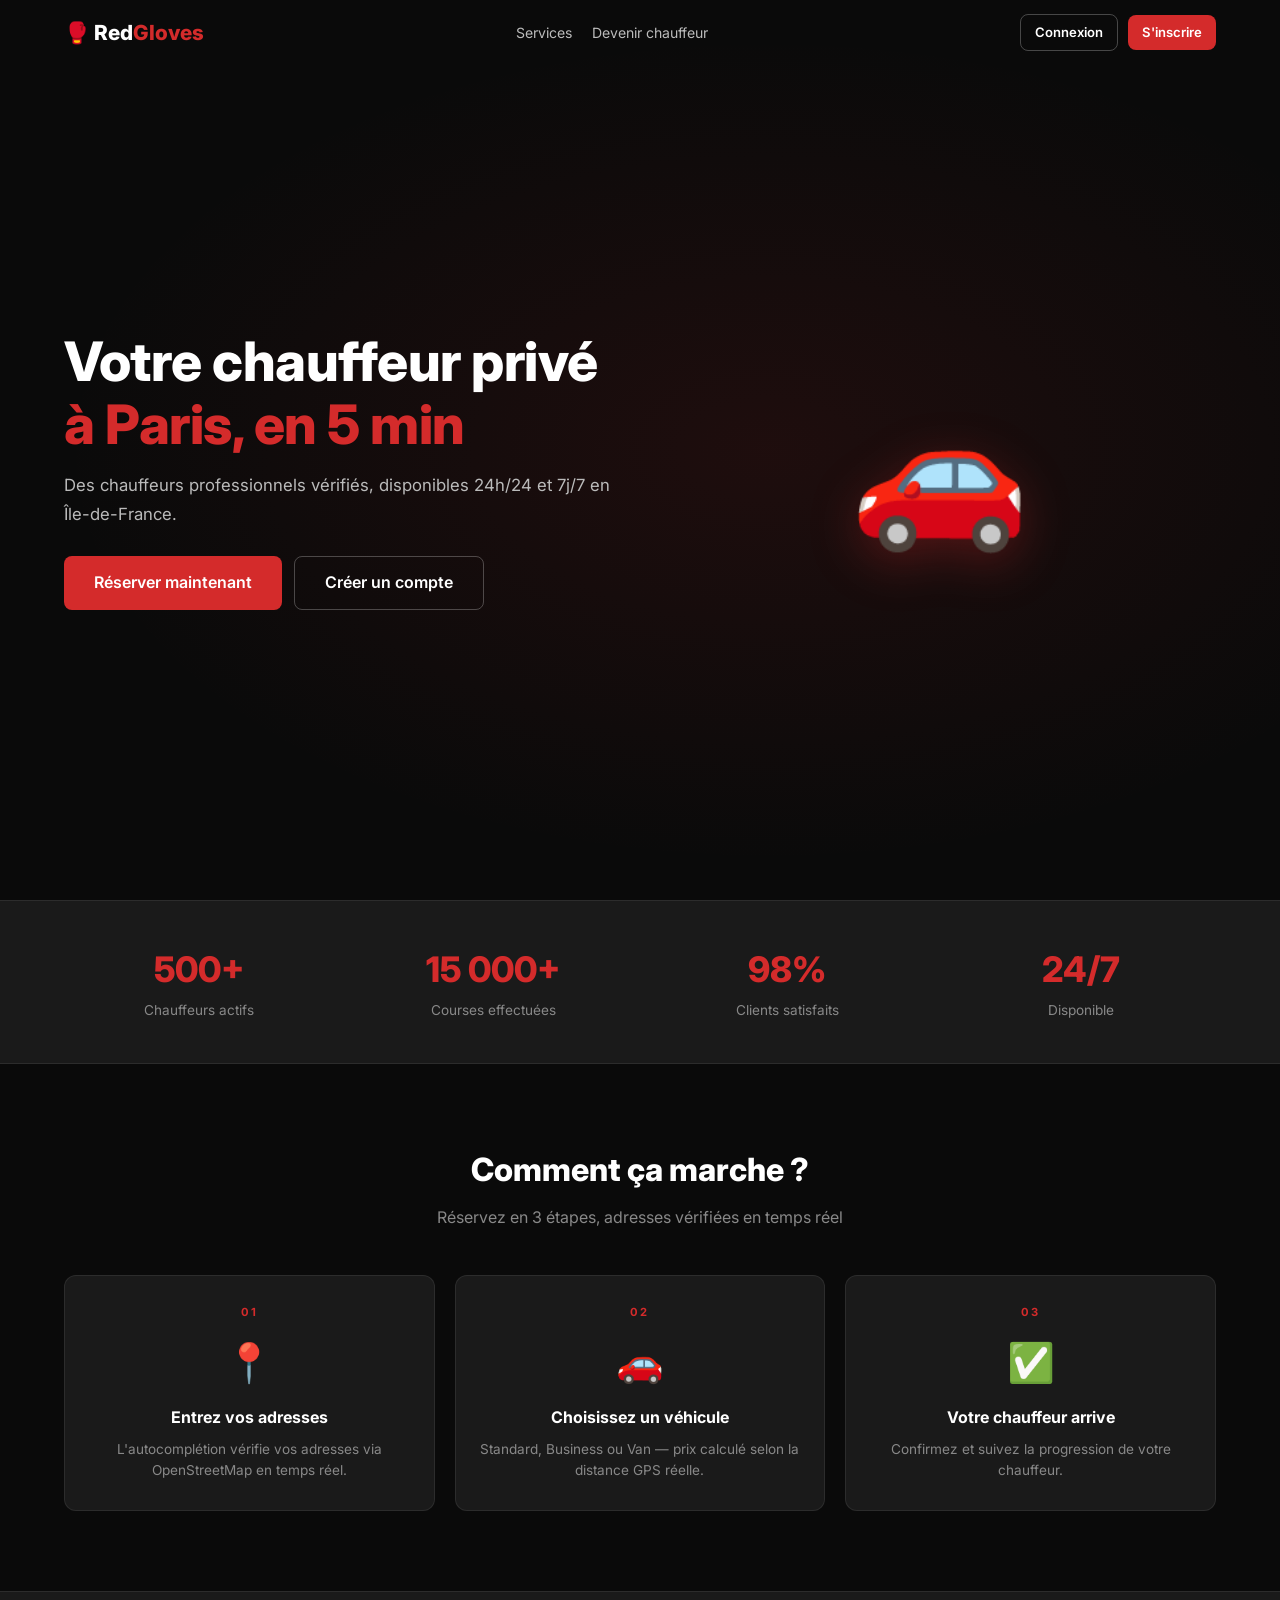
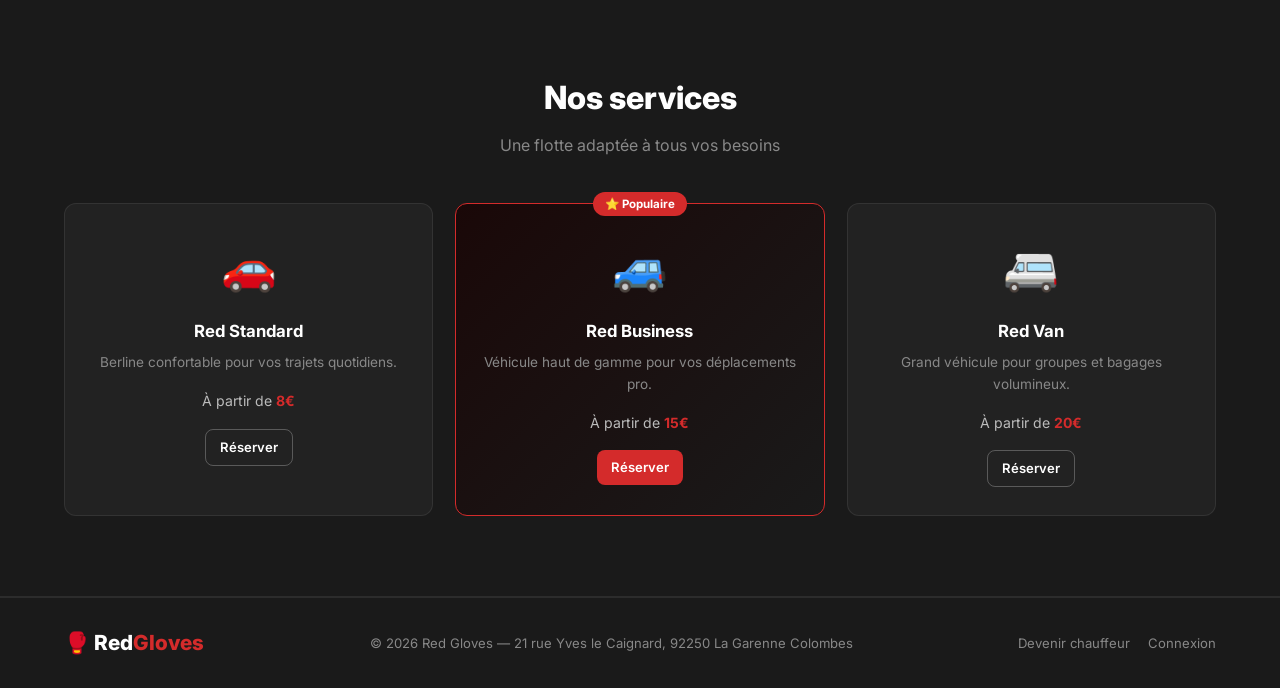
==== index.html @ 3a07d8c0 "Initial commit — Site Red Gloves VTC" ====
<!DOCTYPE html>
<html lang="fr">
<head>
  <meta charset="UTF-8"/>
  <meta name="viewport" content="width=device-width, initial-scale=1.0"/>
  <title>Red Gloves — VTC Paris</title>
  <link href="https://fonts.googleapis.com/css2?family=Inter:wght@400;500;600;700;800&display=swap" rel="stylesheet">
  <link rel="stylesheet" href="css/main.css"/>
</head>
<body>

<nav class="navbar" id="navbar">
  <div class="container nav-inner">
    <a href="index.html" class="logo">🥊 Red<span>Gloves</span></a>
    <ul class="nav-links">
      <li><a href="#services">Services</a></li>
      <li><a href="driver.html">Devenir chauffeur</a></li>
    </ul>
    <div id="nav-user"></div>
  </div>
</nav>

<!-- HERO -->
<section class="hero">
  <div class="container hero-inner">
    <div class="hero-text">
      <h1>Votre chauffeur privé<br><span class="red">à Paris, en 5 min</span></h1>
      <p>Des chauffeurs professionnels vérifiés, disponibles 24h/24 et 7j/7 en Île-de-France.</p>
      <div class="hero-btns">
        <a href="booking.html" class="btn btn-red btn-lg">Réserver maintenant</a>
        <a href="auth.html#inscription" class="btn btn-outline btn-lg">Créer un compte</a>
      </div>
    </div>
    <div class="hero-visual">
      <div class="voiture-anim">🚗</div>
    </div>
  </div>
</section>

<!-- STATS -->
<section class="stats-bande">
  <div class="container stats-grid">
    <div class="stat"><strong>500+</strong><span>Chauffeurs actifs</span></div>
    <div class="stat"><strong>15 000+</strong><span>Courses effectuées</span></div>
    <div class="stat"><strong>98%</strong><span>Clients satisfaits</span></div>
    <div class="stat"><strong>24/7</strong><span>Disponible</span></div>
  </div>
</section>

<!-- COMMENT ÇA MARCHE -->
<section class="section">
  <div class="container">
    <h2 class="titre-section">Comment ça marche ?</h2>
    <p class="sous-titre">Réservez en 3 étapes, adresses vérifiées en temps réel</p>
    <div class="etapes-grid">
      <div class="etape-carte">
        <div class="etape-num">01</div>
        <div class="etape-ico">📍</div>
        <h3>Entrez vos adresses</h3>
        <p>L'autocomplétion vérifie vos adresses via OpenStreetMap en temps réel.</p>
      </div>
      <div class="etape-carte">
        <div class="etape-num">02</div>
        <div class="etape-ico">🚗</div>
        <h3>Choisissez un véhicule</h3>
        <p>Standard, Business ou Van — prix calculé selon la distance GPS réelle.</p>
      </div>
      <div class="etape-carte">
        <div class="etape-num">03</div>
        <div class="etape-ico">✅</div>
        <h3>Votre chauffeur arrive</h3>
        <p>Confirmez et suivez la progression de votre chauffeur.</p>
      </div>
    </div>
  </div>
</section>

<!-- SERVICES -->
<section class="section bg-sombre" id="services">
  <div class="container">
    <h2 class="titre-section">Nos services</h2>
    <p class="sous-titre">Une flotte adaptée à tous vos besoins</p>
    <div class="services-grid">
      <div class="service-carte">
        <div class="service-ico">🚗</div>
        <h3>Red Standard</h3>
        <p>Berline confortable pour vos trajets quotidiens.</p>
        <div class="prix">À partir de <strong>8€</strong></div>
        <a href="booking.html" class="btn btn-outline btn-sm">Réserver</a>
      </div>
      <div class="service-carte featured">
        <div class="badge-pop">⭐ Populaire</div>
        <div class="service-ico">🚙</div>
        <h3>Red Business</h3>
        <p>Véhicule haut de gamme pour vos déplacements pro.</p>
        <div class="prix">À partir de <strong>15€</strong></div>
        <a href="booking.html" class="btn btn-red btn-sm">Réserver</a>
      </div>
      <div class="service-carte">
        <div class="service-ico">🚐</div>
        <h3>Red Van</h3>
        <p>Grand véhicule pour groupes et bagages volumineux.</p>
        <div class="prix">À partir de <strong>20€</strong></div>
        <a href="booking.html" class="btn btn-outline btn-sm">Réserver</a>
      </div>
    </div>
  </div>
</section>

<!-- FOOTER -->
<footer class="footer">
  <div class="container footer-inner">
    <span class="logo">🥊 Red<span>Gloves</span></span>
    <p>© 2026 Red Gloves — 21 rue Yves le Caignard, 92250 La Garenne Colombes</p>
    <div class="footer-liens">
      <a href="driver.html">Devenir chauffeur</a>
      <a href="auth.html">Connexion</a>
    </div>
  </div>
</footer>

<div class="toast" id="toast"></div>
<script src="js/utils.js"></script>
</body>
</html>
---- css/main.css ----
/* ══ VARIABLES ══ */
:root {
  --red: #D42B2B; --red-dk: #a82020;
  --bg: #0a0a0a; --bg2: #111; --bg3: #1a1a1a; --bg4: #222;
  --border: rgba(255,255,255,0.08);
  --gray: #888; --gray2: #bbb; --white: #fff;
  --radius: 12px; --radius-sm: 8px;
  --trans: .2s ease;
  --font: 'Inter', sans-serif;
}

/* ══ RESET ══ */
*, *::before, *::after { box-sizing: border-box; margin: 0; padding: 0; }
html { scroll-behavior: smooth; }
body { font-family: var(--font); background: var(--bg); color: var(--white); line-height: 1.6; overflow-x: hidden; }
a { text-decoration: none; color: inherit; }
ul { list-style: none; }
.red { color: var(--red); }
.gris { color: var(--gray); }
.cache { display: none !important; }

/* ══ CONTENEUR ══ */
.container { max-width: 1200px; margin: 0 auto; padding: 0 24px; }

/* ══ BOUTONS ══ */
.btn {
  display: inline-flex; align-items: center; justify-content: center;
  padding: 10px 22px; border-radius: var(--radius-sm);
  font-family: var(--font); font-size: .9rem; font-weight: 600;
  cursor: pointer; border: none; transition: var(--trans);
}
.btn-red     { background: var(--red); color: #fff; }
.btn-red:hover { background: var(--red-dk); transform: translateY(-1px); box-shadow: 0 6px 18px rgba(212,43,43,.35); }
.btn-outline { background: transparent; color: #fff; border: 1.5px solid rgba(255,255,255,.25); }
.btn-outline:hover { border-color: #fff; background: rgba(255,255,255,.05); }
.btn-full { width: 100%; margin-top: 6px; }
.btn-lg   { padding: 13px 30px; font-size: 1rem; }
.btn-sm   { padding: 7px 14px; font-size: .82rem; }

/* ══ NAVBAR ══ */
.navbar { position: fixed; top: 0; left: 0; right: 0; z-index: 100; padding: 14px 0; transition: background var(--trans), box-shadow var(--trans); }
.navbar.scrolled { background: rgba(10,10,10,.95); backdrop-filter: blur(10px); box-shadow: 0 1px 0 var(--border); }
.nav-inner { display: flex; align-items: center; gap: 24px; }
.logo { font-size: 1.3rem; font-weight: 800; }
.logo span { color: var(--red); }
.nav-links { display: flex; gap: 20px; margin-left: auto; }
.nav-links a { font-size: .88rem; color: var(--gray2); transition: color var(--trans); }
.nav-links a:hover { color: #fff; }
#nav-user { display: flex; align-items: center; gap: 10px; margin-left: auto; }
.nav-nom { font-size: .85rem; color: var(--gray2); }

/* ══ CHAMPS ══ */
.champ { margin-bottom: 14px; }
.champ label { display: block; font-size: .82rem; font-weight: 600; color: var(--gray2); margin-bottom: 6px; }
.champ input, .champ select, .champ textarea {
  width: 100%; background: var(--bg4); border: 1.5px solid var(--border);
  border-radius: var(--radius-sm); padding: 10px 13px;
  font-size: .9rem; font-family: var(--font); color: #fff;
  transition: border-color var(--trans);
}
.champ input:focus, .champ select:focus, .champ textarea:focus { outline: none; border-color: var(--red); }
.champ input::placeholder, .champ textarea::placeholder { color: var(--gray); }
.champs-ligne { display: grid; grid-template-columns: 1fr 1fr; gap: 12px; }
.label-cb { display: flex; align-items: flex-start; gap: 8px; font-size: .83rem; color: var(--gray2); cursor: pointer; }
.label-cb input { width: auto; margin-top: 2px; }

/* ══ TOAST ══ */
.toast {
  position: fixed; bottom: 24px; right: 24px; z-index: 9999;
  background: var(--bg3); border: 1px solid var(--border); border-left: 4px solid var(--red);
  border-radius: var(--radius-sm); padding: 13px 18px; font-size: .88rem; max-width: 300px;
  opacity: 0; transform: translateY(12px); transition: all .3s ease; pointer-events: none;
}
.toast.show { opacity: 1; transform: translateY(0); }
.toast.success { border-left-color: #22c55e; }
.toast.error   { border-left-color: #ef4444; }

/* ══ AUTOCOMPLETE ADRESSE ══ */
.adresse-wrap { position: relative; }
.adresse-dropdown {
  position: absolute; top: calc(100% + 2px); left: 0; right: 0; z-index: 200;
  background: var(--bg3); border: 1px solid var(--border); border-radius: var(--radius-sm);
  overflow: hidden; box-shadow: 0 8px 24px rgba(0,0,0,.4);
}
.adresse-dropdown li { padding: 10px 14px; font-size: .85rem; cursor: pointer; border-bottom: 1px solid var(--border); transition: background var(--trans); }
.adresse-dropdown li:last-child { border-bottom: none; }
.adresse-dropdown li:hover { background: var(--bg4); }
.adresse-loading, .adresse-vide { color: var(--gray); cursor: default !important; }
.adresse-badge { display: block; font-size: .75rem; margin-top: 4px; }
.adresse-badge.ok { color: #22c55e; }
.info-adresse { display: flex; gap: 8px; background: rgba(212,43,43,.08); border: 1px solid rgba(212,43,43,.2); border-radius: var(--radius-sm); padding: 10px 12px; font-size: .8rem; color: var(--gray2); margin-bottom: 14px; }

/* ══ HERO ══ */
.hero { min-height: 100vh; display: flex; align-items: center; padding: 100px 0 60px; background: radial-gradient(ellipse at 60% 50%, rgba(212,43,43,.1), transparent 65%); }
.hero-inner { display: grid; grid-template-columns: 1fr 1fr; gap: 48px; align-items: center; }
.hero-text h1 { font-size: clamp(2.2rem, 4.5vw, 3.4rem); font-weight: 800; line-height: 1.15; letter-spacing: -.5px; margin-bottom: 16px; }
.hero-text p  { font-size: 1.05rem; color: var(--gray2); line-height: 1.7; margin-bottom: 28px; }
.hero-btns { display: flex; gap: 12px; flex-wrap: wrap; }
.hero-visual { display: flex; align-items: center; justify-content: center; }
.voiture-anim { font-size: 9rem; animation: flotter 3s ease-in-out infinite; filter: drop-shadow(0 12px 24px rgba(212,43,43,.3)); }
@keyframes flotter { 0%,100% { transform: translateY(0) rotate(-2deg); } 50% { transform: translateY(-18px) rotate(2deg); } }

/* ══ STATS ══ */
.stats-bande { background: var(--bg3); border-top: 1px solid var(--border); border-bottom: 1px solid var(--border); padding: 40px 0; }
.stats-grid  { display: grid; grid-template-columns: repeat(4,1fr); gap: 24px; text-align: center; }
.stat strong { display: block; font-size: 2.2rem; font-weight: 800; color: var(--red); }
.stat span   { font-size: .85rem; color: var(--gray); }

/* ══ SECTIONS ══ */
.section { padding: 80px 0; }
.bg-sombre { background: var(--bg3); border-top: 1px solid var(--border); border-bottom: 1px solid var(--border); }
.titre-section { font-size: 2rem; font-weight: 800; text-align: center; margin-bottom: 10px; }
.sous-titre    { text-align: center; color: var(--gray); margin-bottom: 44px; }

/* ══ ÉTAPES ══ */
.etapes-grid { display: grid; grid-template-columns: repeat(3,1fr); gap: 20px; }
.etape-carte { background: var(--bg3); border: 1px solid var(--border); border-radius: var(--radius); padding: 28px 22px; text-align: center; transition: var(--trans); }
.etape-carte:hover { border-color: rgba(212,43,43,.4); transform: translateY(-4px); }
.etape-num { font-size: .7rem; font-weight: 700; color: var(--red); letter-spacing: 2px; text-transform: uppercase; margin-bottom: 10px; }
.etape-ico { font-size: 2.4rem; margin-bottom: 12px; }
.etape-carte h3 { font-size: 1rem; font-weight: 700; margin-bottom: 8px; }
.etape-carte p  { color: var(--gray); font-size: .85rem; }

/* ══ SERVICES ══ */
.services-grid { display: grid; grid-template-columns: repeat(3,1fr); gap: 22px; }
.service-carte { background: var(--bg4); border: 1px solid var(--border); border-radius: var(--radius); padding: 28px 22px; text-align: center; position: relative; transition: var(--trans); }
.service-carte:hover { border-color: rgba(212,43,43,.4); transform: translateY(-4px); }
.service-carte.featured { border-color: var(--red); background: linear-gradient(135deg,#1a0808,#1a1a1a); }
.badge-pop { position: absolute; top: -12px; left: 50%; transform: translateX(-50%); background: var(--red); color: #fff; font-size: .72rem; font-weight: 700; padding: 3px 12px; border-radius: 20px; white-space: nowrap; }
.service-ico { font-size: 2.8rem; margin-bottom: 14px; }
.service-carte h3 { font-size: 1.05rem; font-weight: 700; margin-bottom: 8px; }
.service-carte p  { color: var(--gray); font-size: .85rem; margin-bottom: 16px; }
.prix { font-size: .88rem; color: var(--gray2); margin-bottom: 16px; }
.prix strong { color: var(--red); }

/* ══ FOOTER ══ */
.footer { background: var(--bg3); border-top: 1px solid var(--border); padding: 28px 0; }
.footer-inner { display: flex; align-items: center; justify-content: space-between; flex-wrap: wrap; gap: 12px; }
.footer-inner p { color: var(--gray); font-size: .82rem; }
.footer-liens { display: flex; gap: 18px; }
.footer-liens a { color: var(--gray); font-size: .82rem; transition: color var(--trans); }
.footer-liens a:hover { color: #fff; }

/* ══ AUTH PAGE ══ */
.auth-page { display: grid; grid-template-columns: 1fr 1fr; min-height: 100vh; }
.auth-gauche { background: linear-gradient(145deg,#1a0000,#0a0a0a); border-right: 1px solid var(--border); display: flex; align-items: center; justify-content: center; padding: 80px 48px; }
.auth-visuel { text-align: center; max-width: 340px; }
.auth-visuel h2 { font-size: 1.9rem; font-weight: 800; line-height: 1.2; margin-bottom: 12px; }
.auth-visuel p  { color: var(--gray2); margin-bottom: 28px; font-size: .95rem; line-height: 1.7; }
.auth-stats { display: flex; justify-content: center; gap: 28px; }
.auth-stats div { text-align: center; }
.auth-stats strong { display: block; font-size: 1.5rem; color: var(--red); font-weight: 800; }
.auth-stats small  { color: var(--gray); font-size: .78rem; }
.auth-droite { display: flex; align-items: center; justify-content: center; padding: 80px 48px; }
.auth-boite  { width: 100%; max-width: 400px; }
.auth-onglets { display: flex; gap: 4px; background: var(--bg3); border-radius: var(--radius-sm); padding: 4px; margin-bottom: 28px; }
.onglet { flex: 1; padding: 9px; background: none; border: none; color: var(--gray); font-family: var(--font); font-size: .88rem; font-weight: 600; cursor: pointer; border-radius: 6px; transition: var(--trans); }
.onglet.actif { background: var(--red); color: #fff; }
.auth-boite h1 { font-size: 1.7rem; font-weight: 800; margin-bottom: 6px; }
.auth-sub  { color: var(--gray); font-size: .88rem; margin-bottom: 22px; }
.switch-txt { text-align: center; font-size: .82rem; color: var(--gray); margin-top: 14px; }
.switch-txt a { color: var(--red); }

/* Choix du rôle */
.role-choix { display: grid; grid-template-columns: 1fr 1fr; gap: 10px; margin-bottom: 18px; }
.role-carte { background: var(--bg3); border: 1.5px solid var(--border); border-radius: var(--radius); padding: 14px; text-align: center; cursor: pointer; transition: var(--trans); display: flex; flex-direction: column; align-items: center; gap: 4px; }
.role-carte input { display: none; }
.role-carte.actif { border-color: var(--red); background: rgba(212,43,43,.08); }
.role-ico { font-size: 1.8rem; }
.role-carte strong { font-size: .9rem; }
.role-carte small  { color: var(--gray); font-size: .75rem; }

.separateur-section { font-size: .78rem; font-weight: 700; text-transform: uppercase; letter-spacing: 1px; color: var(--gray2); border-bottom: 1px solid var(--border); padding-bottom: 8px; margin-bottom: 14px; }

/* Mot de passe */
.pw-wrap { position: relative; }
.pw-wrap input { padding-right: 40px; }
.pw-eye { position: absolute; right: 10px; top: 50%; transform: translateY(-50%); background: none; border: none; cursor: pointer; font-size: .9rem; color: var(--gray); }
.force-barre { height: 4px; background: var(--bg4); border-radius: 2px; margin-top: 7px; overflow: hidden; }
.force-barre div { height: 100%; width: 0; border-radius: 2px; transition: width .3s, background .3s; }

/* ══ BOOKING PAGE ══ */
.booking-body { overflow: hidden; }
.resa-layout { display: grid; grid-template-columns: 400px 1fr; height: 100vh; padding-top: 56px; }
.resa-panneau { background: var(--bg2); border-right: 1px solid var(--border); overflow-y: auto; padding: 24px 20px; display: flex; flex-direction: column; gap: 18px; }
.resa-titre h1 { font-size: 1.4rem; font-weight: 800; margin-bottom: 4px; }
.resa-titre p  { color: var(--gray); font-size: .85rem; }

/* Progression booking */
.prog-barre-etapes { display: flex; align-items: center; gap: 6px; }
.prog-step { display: flex; flex-direction: column; align-items: center; font-size: .7rem; font-weight: 700; color: var(--gray); background: var(--bg4); border-radius: 20px; width: 32px; height: 32px; justify-content: center; transition: var(--trans); flex-shrink: 0; }
.prog-step span { font-size: .6rem; }
.prog-step.actif   { background: rgba(212,43,43,.2); color: var(--red); }
.prog-step.courant { background: var(--red); color: #fff; }
.prog-line { flex: 1; height: 2px; background: var(--border); border-radius: 1px; }
.step-label { font-size: .78rem; font-weight: 700; text-transform: uppercase; letter-spacing: .8px; color: var(--gray2); margin-bottom: 14px; }

/* Résultat trajet */
.trajet-resultat { display: grid; grid-template-columns: 1fr 1fr; gap: 8px; margin-bottom: 10px; }
.tr-stat { background: var(--bg3); border: 1px solid var(--border); border-radius: var(--radius-sm); padding: 10px 12px; display: flex; align-items: center; gap: 8px; font-size: .82rem; }
.tr-stat span   { color: var(--gray); }
.tr-stat strong { font-size: .95rem; font-weight: 700; }

/* Véhicules */
.v-option { background: var(--bg3); border: 1.5px solid var(--border); border-radius: var(--radius); padding: 12px 14px; cursor: pointer; display: grid; grid-template-columns: auto 1fr auto; gap: 10px; align-items: center; margin-bottom: 8px; transition: var(--trans); }
.v-option:hover     { border-color: rgba(212,43,43,.4); }
.v-option.selectionne { border-color: var(--red); background: rgba(212,43,43,.07); }
.v-ico  { font-size: 1.7rem; }
.v-texte strong { display: block; font-size: .9rem; font-weight: 700; }
.v-texte small  { display: block; color: var(--gray); font-size: .78rem; margin-top: 2px; }
.v-prix { font-size: 1rem; font-weight: 800; color: var(--red); text-align: right; }

/* Résumé */
.resume-box { background: var(--bg3); border: 1px solid var(--border); border-radius: var(--radius); padding: 16px; margin-bottom: 14px; }
.resume-ligne { display: flex; justify-content: space-between; padding: 6px 0; font-size: .85rem; border-bottom: 1px solid var(--border); }
.resume-ligne:last-child { border-bottom: none; }
.resume-ligne span:first-child { color: var(--gray2); }
.resume-ligne.total { font-weight: 700; font-size: .95rem; padding-top: 10px; }
.red { color: var(--red); }
.nav-btns { display: flex; gap: 10px; }
.nav-btns .btn { flex: 1; }

/* Confirmation */
.confirmation { text-align: center; }
.conf-ico { font-size: 3rem; margin-bottom: 14px; }
.confirmation h2 { font-size: 1.5rem; font-weight: 800; margin-bottom: 8px; }
.confirmation > p { color: var(--gray2); margin-bottom: 20px; }
.conf-barre { height: 6px; background: var(--bg4); border-radius: 3px; overflow: hidden; margin-bottom: 8px; }
.conf-barre div { height: 100%; width: 0; background: var(--red); border-radius: 3px; transition: width .6s ease; }
#statut-msg { font-size: .85rem; color: var(--gray2); margin-bottom: 16px; }

/* Carte */
.resa-carte { position: relative; background: #0d0f14; overflow: hidden; }
.carte-fond { width: 100%; height: 100%; background-image: linear-gradient(rgba(255,255,255,.025) 1px, transparent 1px), linear-gradient(90deg, rgba(255,255,255,.025) 1px, transparent 1px); background-size: 50px 50px; position: relative; display: flex; align-items: center; justify-content: center; }
.carte-msg { text-align: center; color: var(--gray); }
.pin { position: absolute; width: 30px; height: 30px; border-radius: 50% 50% 50% 0; transform: rotate(-45deg) translate(-50%,-50%); display: flex; align-items: center; justify-content: center; font-size: .72rem; font-weight: 800; color: #fff; box-shadow: 0 4px 12px rgba(0,0,0,.4); }
.pin span { transform: rotate(45deg); }
.pin-a { background: var(--red); top: 65%; left: 30%; }
.pin-b { background: #fff; color: #000; top: 30%; left: 70%; }
.badge-chauffeurs { position: absolute; bottom: 20px; left: 50%; transform: translateX(-50%); background: var(--bg3); border: 1px solid var(--border); border-radius: 20px; padding: 7px 16px; font-size: .82rem; display: flex; align-items: center; gap: 8px; white-space: nowrap; }
.dot-vert { width: 8px; height: 8px; background: #22c55e; border-radius: 50%; animation: pulser 1.5s ease-in-out infinite; }
@keyframes pulser { 0%,100% { transform: scale(1); opacity: 1; } 50% { transform: scale(1.5); opacity: .5; } }

/* ══ DASHBOARD ══ */
.dash-body { overflow: hidden; }
.dash-layout { display: grid; grid-template-columns: 250px 1fr; height: 100vh; padding-top: 56px; }

/* Sidebar */
.dash-sidebar { background: var(--bg2); border-right: 1px solid var(--border); padding: 24px 16px; display: flex; flex-direction: column; gap: 16px; overflow-y: auto; }
.user-card { display: flex; align-items: center; gap: 12px; background: var(--bg3); border: 1px solid var(--border); border-radius: var(--radius); padding: 14px; }
.user-avatar { width: 42px; height: 42px; border-radius: 50%; background: var(--red); display: flex; align-items: center; justify-content: center; font-size: .75rem; font-weight: 700; flex-shrink: 0; }
.user-card strong { display: block; font-size: .88rem; font-weight: 700; }
.user-card small  { color: var(--gray); font-size: .75rem; }

/* Toggle en ligne */
.en-ligne-bloc { display: flex; align-items: center; justify-content: space-between; background: var(--bg3); border: 1px solid var(--border); border-radius: var(--radius-sm); padding: 10px 14px; font-size: .82rem; font-weight: 600; }
.toggle-switch { position: relative; width: 40px; height: 22px; flex-shrink: 0; }
.toggle-switch input { opacity: 0; width: 0; height: 0; }
.slider { position: absolute; inset: 0; background: var(--bg4); border-radius: 22px; cursor: pointer; transition: var(--trans); }
.slider::before { content: ''; position: absolute; width: 16px; height: 16px; left: 3px; top: 3px; background: var(--gray); border-radius: 50%; transition: var(--trans); }
.toggle-switch input:checked + .slider { background: rgba(34,197,94,.25); }
.toggle-switch input:checked + .slider::before { transform: translateX(18px); background: #22c55e; }

/* Sidebar nav */
.sidebar-nav { display: flex; flex-direction: column; gap: 4px; }
.sidebar-lien { background: none; border: none; color: var(--gray2); font-family: var(--font); font-size: .875rem; font-weight: 500; padding: 10px 12px; border-radius: var(--radius-sm); cursor: pointer; text-align: left; transition: var(--trans); }
.sidebar-lien:hover { background: var(--bg3); color: #fff; }
.sidebar-lien.actif { background: rgba(212,43,43,.12); color: var(--red); font-weight: 700; }

/* Contenu */
.dash-main { overflow-y: auto; padding: 32px 36px; background: var(--bg); }
.dash-section h2 { font-size: 1.5rem; font-weight: 800; margin-bottom: 6px; }
.dash-sub { color: var(--gray); font-size: .875rem; margin-bottom: 24px; }
.section-header { display: flex; align-items: flex-start; justify-content: space-between; margin-bottom: 6px; }
.dash-form { max-width: 600px; }

/* Course cards */
.course-card { background: var(--bg3); border: 1px solid var(--border); border-radius: var(--radius); padding: 16px; margin-bottom: 12px; transition: var(--trans); }
.course-card:hover { border-color: rgba(212,43,43,.3); }
.cc-header { display: flex; align-items: center; gap: 12px; margin-bottom: 10px; }
.cc-ico { font-size: 1.6rem; }
.cc-header > div { flex: 1; }
.cc-header strong { display: block; font-size: .9rem; }
.cc-header small  { color: var(--gray); font-size: .78rem; }
.cc-adresses { display: flex; flex-direction: column; gap: 4px; font-size: .82rem; color: var(--gray2); margin-bottom: 10px; padding: 8px 0; border-top: 1px solid var(--border); border-bottom: 1px solid var(--border); }
.cc-footer { display: flex; justify-content: space-between; align-items: center; font-size: .82rem; color: var(--gray); padding-top: 8px; }
.cc-actions { display: flex; gap: 8px; justify-content: flex-end; padding-top: 10px; }
.prix-red { color: var(--red); font-size: 1rem; font-weight: 700; }
.vide { color: var(--gray); font-size: .9rem; padding: 24px 0; text-align: center; line-height: 1.7; }

/* Statuts */
.statut { font-size: .75rem; font-weight: 700; padding: 3px 10px; border-radius: 20px; white-space: nowrap; }
.statut-en_attente { background: rgba(234,179,8,.15); color: #eab308; }
.statut-acceptee   { background: rgba(34,197,94,.15); color: #22c55e; }
.statut-terminee   { background: rgba(99,102,241,.15); color: #818cf8; }
.statut-annulee    { background: rgba(239,68,68,.15);  color: #ef4444; }

/* Stats dashboard */
.stats-dash { display: grid; grid-template-columns: repeat(4,1fr); gap: 16px; }
.stat-dash-card { background: var(--bg3); border: 1px solid var(--border); border-radius: var(--radius); padding: 22px 18px; text-align: center; }
.sd-ico { font-size: 2rem; display: block; margin-bottom: 10px; }
.stat-dash-card strong { display: block; font-size: 1.8rem; font-weight: 800; color: var(--red); margin-bottom: 4px; }
.stat-dash-card small  { color: var(--gray); font-size: .8rem; }

/* ══ DRIVER PAGE (repris de l'ancien site) ══ */
.hero-chauffeur { min-height: 100vh; display: flex; align-items: center; padding: 100px 0 60px; background: radial-gradient(ellipse at 65% 50%, rgba(212,43,43,.12), transparent 60%); }
.badge-hero { display: inline-block; background: rgba(212,43,43,.15); border: 1px solid rgba(212,43,43,.3); color: var(--red); font-size: .82rem; font-weight: 600; padding: 5px 13px; border-radius: 20px; margin-bottom: 18px; }
.avantages-rapides { display: flex; flex-wrap: wrap; gap: 10px; margin-bottom: 26px; }
.avantages-rapides span { background: var(--bg3); border: 1px solid var(--border); border-radius: 20px; padding: 5px 13px; font-size: .82rem; color: var(--gray2); }
.avantages-grid { display: grid; grid-template-columns: repeat(4,1fr); gap: 18px; }
.avantage-carte { background: var(--bg4); border: 1px solid var(--border); border-radius: var(--radius); padding: 22px 18px; transition: var(--trans); }
.avantage-carte:hover { border-color: rgba(212,43,43,.35); transform: translateY(-3px); }
.av-icone { font-size: 1.7rem; margin-bottom: 10px; }
.avantage-carte h3 { font-size: .9rem; font-weight: 700; margin-bottom: 6px; }
.avantage-carte p  { color: var(--gray); font-size: .82rem; line-height: 1.6; }
.simulateur { display: grid; grid-template-columns: 1fr 1fr; gap: 28px; background: var(--bg3); border: 1px solid var(--border); border-radius: var(--radius); padding: 28px; max-width: 780px; margin: 0 auto; }
.sim-resultat { background: rgba(212,43,43,.08); border: 1px solid rgba(212,43,43,.2); border-radius: var(--radius); padding: 22px; text-align: center; display: flex; flex-direction: column; align-items: center; justify-content: center; gap: 6px; }
.sim-resultat p    { color: var(--gray2); font-size: .85rem; }
.sim-resultat span { font-size: 2.2rem; font-weight: 800; color: var(--red); }
.sim-resultat small{ color: var(--gray); font-size: .78rem; }
.conditions-grid { display: grid; grid-template-columns: repeat(3,1fr); gap: 12px; max-width: 880px; margin: 0 auto; }
.condition-item { background: var(--bg4); border: 1px solid var(--border); border-radius: var(--radius-sm); padding: 12px 16px; font-size: .85rem; color: var(--gray2); }
.form-candidature { max-width: 660px; margin: 0 auto; background: var(--bg3); border: 1px solid var(--border); border-radius: var(--radius); padding: 32px; }
.form-candidature textarea { width: 100%; background: var(--bg4); border: 1.5px solid var(--border); border-radius: var(--radius-sm); padding: 10px 13px; font-family: var(--font); font-size: .88rem; color: #fff; resize: vertical; transition: border-color var(--trans); }
.form-candidature textarea:focus { outline: none; border-color: var(--red); }
.form-candidature textarea::placeholder { color: var(--gray); }

/* ══ RESPONSIVE ══ */
@media (max-width: 900px) {
  .hero-inner { grid-template-columns: 1fr; }
  .hero-visual { display: none; }
  .stats-grid  { grid-template-columns: repeat(2,1fr); }
  .etapes-grid, .services-grid { grid-template-columns: 1fr; }
  .auth-page   { grid-template-columns: 1fr; }
  .auth-gauche { display: none; }
  .champs-ligne { grid-template-columns: 1fr; }
  .booking-body { overflow: auto; }
  .resa-layout  { grid-template-columns: 1fr; height: auto; }
  .resa-carte   { height: 250px; }
  .dash-body    { overflow: auto; }
  .dash-layout  { grid-template-columns: 1fr; height: auto; }
  .stats-dash   { grid-template-columns: repeat(2,1fr); }
  .avantages-grid { grid-template-columns: repeat(2,1fr); }
  .simulateur   { grid-template-columns: 1fr; }
  .conditions-grid { grid-template-columns: repeat(2,1fr); }
}
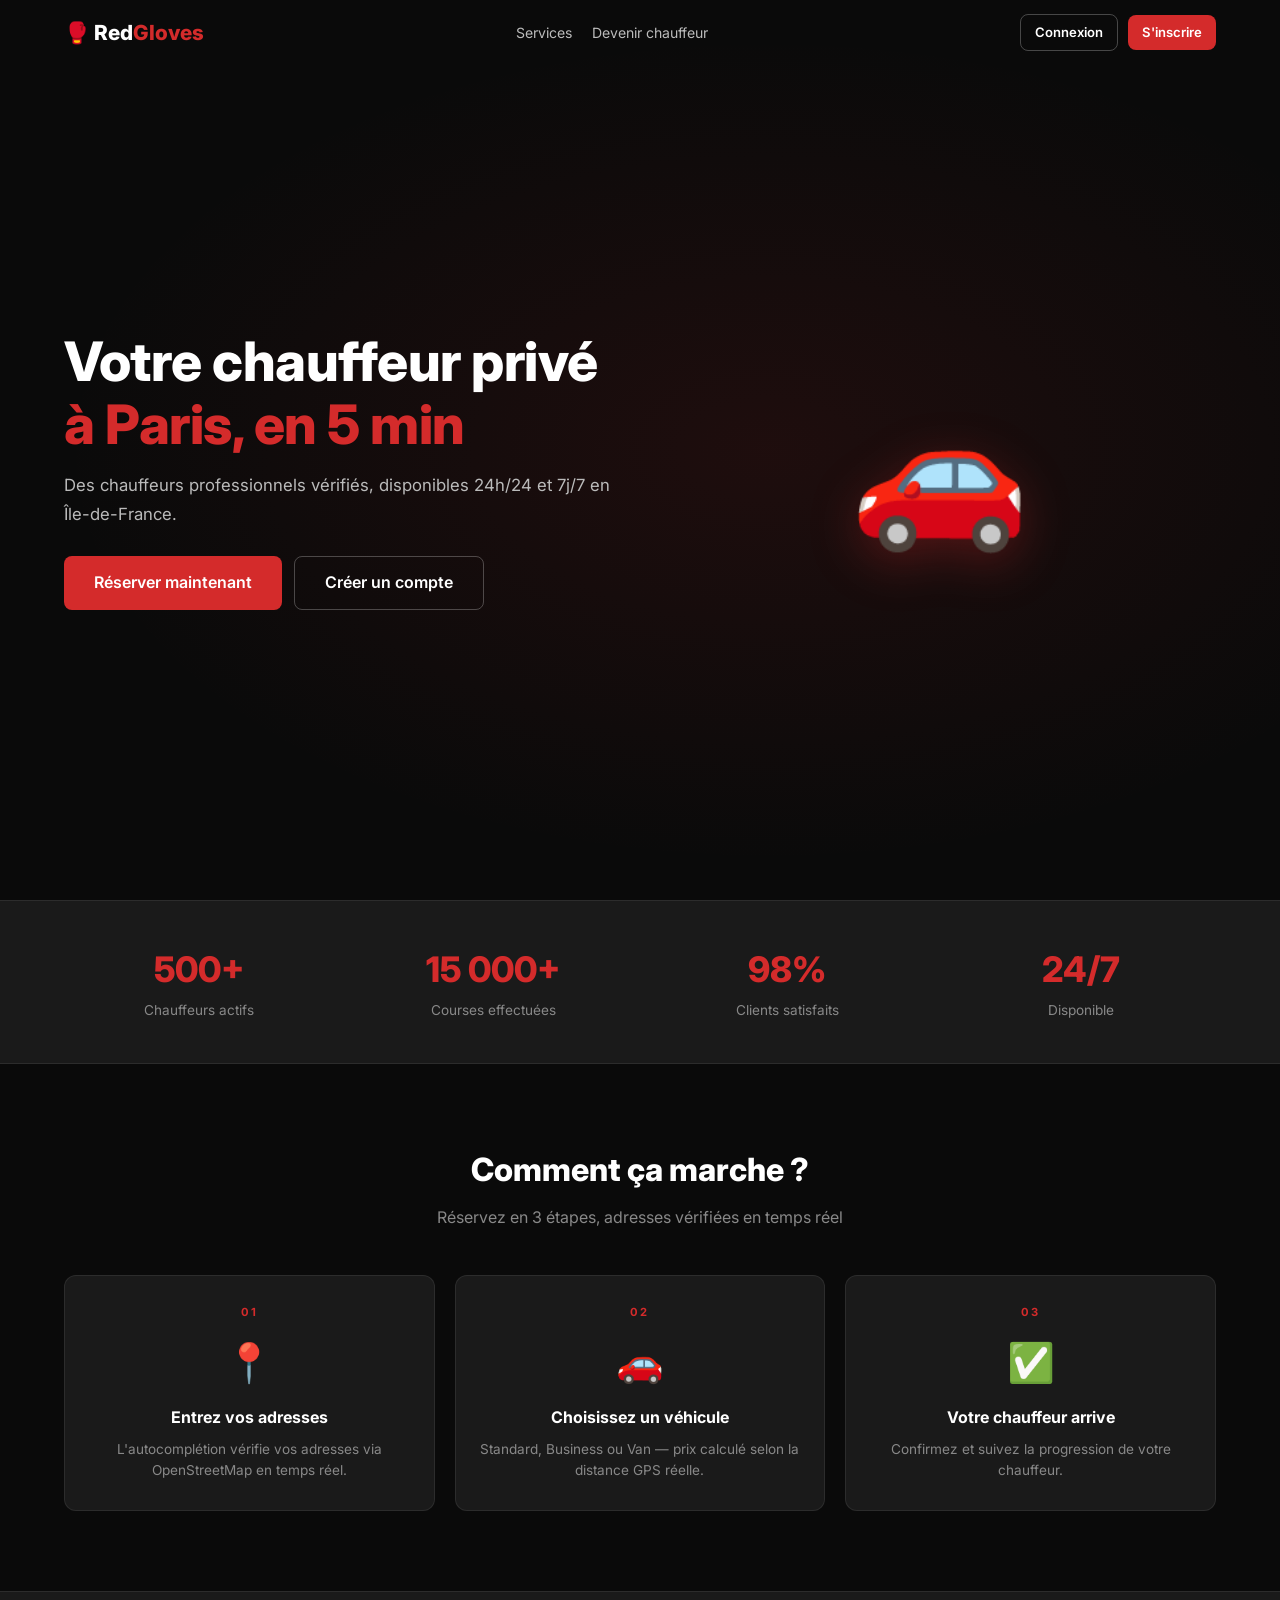
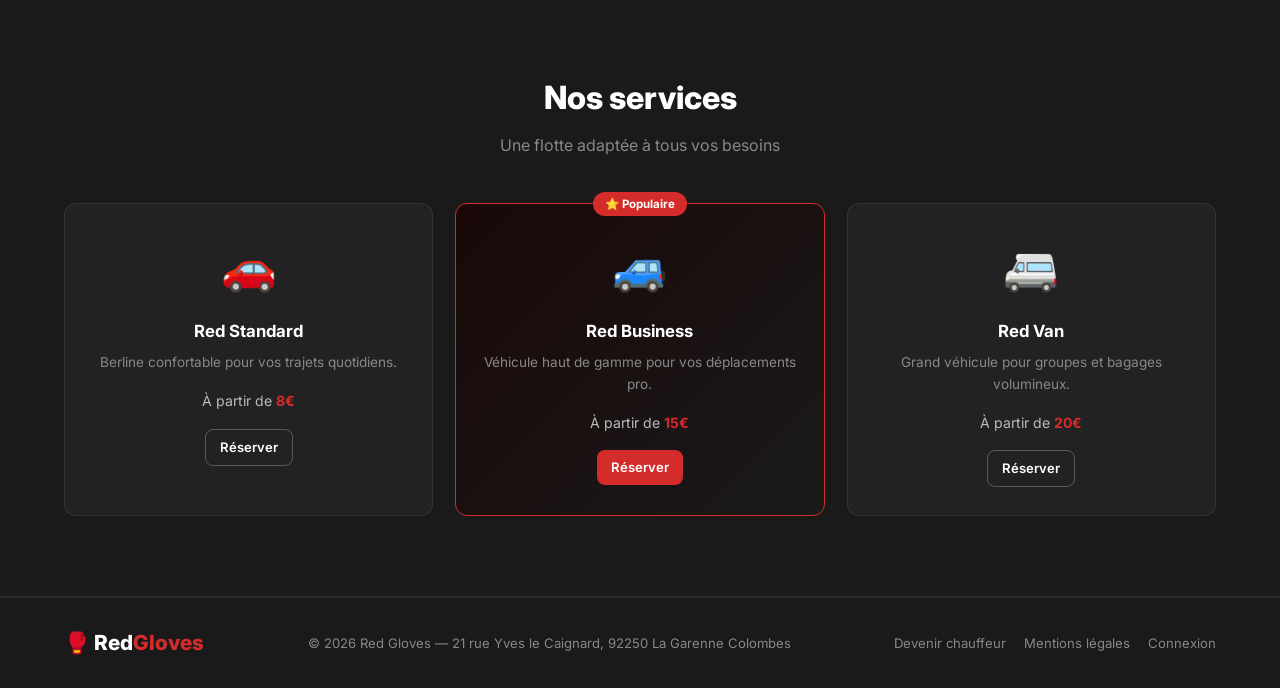
==== commit ecaef34f: "feat: finitions — favicon, annulation, notation, CGU Favicon 🥊 • Favicon emoji boxing glove ajouté s" ====
--- a/index.html
+++ b/index.html
@@ -5,6 +5,7 @@
   <meta name="viewport" content="width=device-width, initial-scale=1.0"/>
   <title>Red Gloves — VTC Paris</title>
   <link href="https://fonts.googleapis.com/css2?family=Inter:wght@400;500;600;700;800&display=swap" rel="stylesheet">
+  <link rel="icon" href="data:image/svg+xml,<svg xmlns='http://www.w3.org/2000/svg' viewBox='0 0 100 100'><text y='.9em' font-size='90'>🥊</text></svg>">
   <link rel="stylesheet" href="css/main.css"/>
 </head>
 <body>
@@ -114,6 +115,7 @@
     <p>© 2026 Red Gloves — 21 rue Yves le Caignard, 92250 La Garenne Colombes</p>
     <div class="footer-liens">
       <a href="driver.html">Devenir chauffeur</a>
+      <a href="legal.html">Mentions légales</a>
       <a href="auth.html">Connexion</a>
     </div>
   </div>
--- a/css/main.css
+++ b/css/main.css
@@ -196,10 +196,26 @@
 .step-label { font-size: .78rem; font-weight: 700; text-transform: uppercase; letter-spacing: .8px; color: var(--gray2); margin-bottom: 14px; }
 
 /* Résultat trajet */
-.trajet-resultat { display: grid; grid-template-columns: 1fr 1fr; gap: 8px; margin-bottom: 10px; }
-.tr-stat { background: var(--bg3); border: 1px solid var(--border); border-radius: var(--radius-sm); padding: 10px 12px; display: flex; align-items: center; gap: 8px; font-size: .82rem; }
-.tr-stat span   { color: var(--gray); }
-.tr-stat strong { font-size: .95rem; font-weight: 700; }
+.trajet-resultat { background: var(--bg3); border: 1px solid rgba(212,43,43,.25); border-radius: var(--radius); padding: 16px; margin-top: 14px; }
+.trajet-resultat-titre { font-size: .78rem; font-weight: 700; text-transform: uppercase; letter-spacing: 1px; color: var(--red); margin-bottom: 12px; }
+.tr-stats-grid { display: grid; grid-template-columns: repeat(4,1fr); gap: 8px; margin-bottom: 14px; }
+.tr-stat-big { background: var(--bg4); border: 1px solid var(--border); border-radius: var(--radius-sm); padding: 10px 8px; text-align: center; }
+.tr-ico { font-size: 1.2rem; display: block; margin-bottom: 4px; }
+.tr-stat-big strong { display: block; font-size: .95rem; font-weight: 800; color: var(--red); }
+.tr-stat-big small  { display: block; font-size: .68rem; color: var(--gray); margin-top: 2px; }
+.tarifs-detail { border-top: 1px solid var(--border); padding-top: 12px; }
+.tarifs-titre { font-size: .75rem; font-weight: 700; color: var(--gray2); margin-bottom: 8px; text-transform: uppercase; letter-spacing: .8px; }
+.tarif-ligne { display: flex; align-items: center; justify-content: space-between; gap: 8px; padding: 8px 0; border-bottom: 1px solid var(--border); font-size: .82rem; color: var(--gray2); flex-wrap: wrap; }
+.tarif-ligne:last-child { border-bottom: none; }
+.tarif-ligne strong { color: var(--white); }
+.tarif-ligne > span:first-child { min-width: 90px; font-weight: 600; color: var(--white); }
+.tarif-ligne > span:nth-child(2) { flex: 1; }
+.tarif-val { font-weight: 800; color: var(--red); font-size: 1rem; white-space: nowrap; }
+
+/* Récap mini en tête d'étape 2 */
+.recap-trajet-mini { display: flex; gap: 8px; margin-bottom: 12px; flex-wrap: wrap; }
+.rtm-item { background: var(--bg4); border: 1px solid var(--border); border-radius: var(--radius-sm); padding: 7px 12px; font-size: .8rem; color: var(--gray2); flex: 1; text-align: center; }
+.rtm-item strong { color: var(--white); }
 
 /* Véhicules */
 .v-option { background: var(--bg3); border: 1.5px solid var(--border); border-radius: var(--radius); padding: 12px 14px; cursor: pointer; display: grid; grid-template-columns: auto 1fr auto; gap: 10px; align-items: center; margin-bottom: 8px; transition: var(--trans); }
@@ -343,4 +359,148 @@
   .avantages-grid { grid-template-columns: repeat(2,1fr); }
   .simulateur   { grid-template-columns: 1fr; }
   .conditions-grid { grid-template-columns: repeat(2,1fr); }
-}
+  /* Dashboard sidebar → barre horizontale sur mobile */
+  .dash-sidebar { flex-direction: row; flex-wrap: nowrap; overflow-x: auto; padding: 10px 12px; gap: 8px; align-items: center; height: auto; }
+  .dash-sidebar > .btn { white-space: nowrap; flex-shrink: 0; }
+  .user-card { min-width: 160px; flex-shrink: 0; }
+  .en-ligne-bloc { white-space: nowrap; flex-shrink: 0; }
+  .sidebar-nav { flex-direction: row; flex-shrink: 0; gap: 4px; }
+  .sidebar-lien { white-space: nowrap; }
+  .dash-main { padding: 20px 16px; }
+  .tr-stats-grid { grid-template-columns: 1fr 1fr; }
+}
+@media (max-width: 600px) {
+  .nav-btns { flex-direction: column; }
+  .stats-dash { grid-template-columns: 1fr 1fr; }
+  .avantages-grid { grid-template-columns: 1fr; }
+  .conditions-grid { grid-template-columns: 1fr; }
+  .recap-trajet-mini { flex-direction: column; }
+}
+
+/* ═══════════════════════════════════════════════
+   POLISH — Animations, fluidité, micro-UX
+   ═══════════════════════════════════════════════ */
+
+/* Fade-in page */
+@keyframes fadeInPage { from { opacity:0; transform:translateY(6px); } to { opacity:1; transform:translateY(0); } }
+body { animation: fadeInPage .35s ease; }
+
+/* Étape booking — slide-in à l'affichage */
+.etape:not(.cache) { animation: slideInEtape .28s ease; }
+@keyframes slideInEtape { from { opacity:0; transform:translateX(14px); } to { opacity:1; transform:translateX(0); } }
+
+/* Section dashboard — fade-in à l'activation */
+.dash-section:not(.cache) { animation: fadeInPage .22s ease; }
+
+/* Scrollbar personnalisée */
+::-webkit-scrollbar { width: 6px; height: 6px; }
+::-webkit-scrollbar-track { background: var(--bg2); }
+::-webkit-scrollbar-thumb { background: var(--bg4); border-radius: 3px; }
+::-webkit-scrollbar-thumb:hover { background: #555; }
+
+/* Better focus ring sur les inputs */
+.champ input:focus, .champ select:focus, .champ textarea:focus {
+  box-shadow: 0 0 0 3px rgba(212,43,43,.18);
+}
+
+/* Bouton — état chargement */
+.btn-loading { pointer-events: none; opacity: .78; }
+.btn-loading::after {
+  content: ''; display: inline-block;
+  width: 13px; height: 13px;
+  border: 2px solid rgba(255,255,255,.3); border-top-color: #fff;
+  border-radius: 50%; margin-left: 8px;
+  animation: tourner .65s linear infinite; vertical-align: middle;
+}
+@keyframes tourner { to { transform: rotate(360deg); } }
+
+/* Dropdown autocomplete — animation */
+.adresse-dropdown { animation: dropIn .14s ease; }
+@keyframes dropIn { from { opacity:0; transform:translateY(-5px); } to { opacity:1; transform:translateY(0); } }
+
+/* Élément actif au clavier dans l'autocomplete */
+.adresse-dropdown li.kbd-actif { background: rgba(212,43,43,.14) !important; color: #fff; }
+
+/* Toast — layout avec icône */
+.toast { display: flex; align-items: center; gap: 10px; }
+.toast-ico { font-size: 1.1rem; flex-shrink: 0; }
+
+/* Confirmation — pop-in animé */
+.conf-ico { animation: popIn .5s cubic-bezier(.34,1.56,.64,1); }
+@keyframes popIn { from { transform:scale(.4); opacity:0; } to { transform:scale(1); opacity:1; } }
+
+/* Badge notification sidebar (courses disponibles) */
+.badge-notif {
+  display: inline-flex; align-items: center; justify-content: center;
+  background: var(--red); color: #fff;
+  font-size: .62rem; font-weight: 800;
+  min-width: 18px; height: 18px; border-radius: 9px; padding: 0 4px;
+  margin-left: 6px; vertical-align: middle;
+  animation: pulseNotif 2s ease-in-out infinite;
+}
+@keyframes pulseNotif { 0%,100% { transform:scale(1); } 50% { transform:scale(1.18); } }
+
+/* Adresses dans le résultat trajet (étape 1) */
+.trajet-adresses {
+  background: var(--bg4); border: 1px solid var(--border);
+  border-radius: var(--radius-sm); padding: 10px 12px;
+  margin-bottom: 12px; display: flex; flex-direction: column; gap: 6px;
+}
+.trajet-adresse-item { font-size: .8rem; color: var(--gray2); line-height: 1.4; }
+.trajet-adresse-item span { color: var(--white); font-weight: 500; }
+
+/* Course card — lift au hover */
+.course-card { transition: transform .2s ease, box-shadow .2s ease, border-color .2s ease; }
+.course-card:hover { transform: translateY(-2px); box-shadow: 0 8px 24px rgba(0,0,0,.35); }
+
+/* Stat card — hover */
+.stat-dash-card { transition: transform .2s ease, border-color .2s ease; }
+.stat-dash-card:hover { border-color: rgba(212,43,43,.4); transform: translateY(-2px); }
+
+/* label-checkbox (driver.html) */
+.label-checkbox { display: flex; align-items: flex-start; gap: 8px; font-size: .83rem; color: var(--gray2); cursor: pointer; }
+.label-checkbox input[type="checkbox"] { width: auto; margin-top: 3px; flex-shrink: 0; }
+
+/* text-red (driver.html) */
+.text-red { color: var(--red); }
+
+/* Input range */
+input[type="range"] {
+  -webkit-appearance: none; appearance: none;
+  width: 100%; height: 4px; background: var(--bg4);
+  border-radius: 2px; border: none; cursor: pointer; margin-top: 10px;
+}
+input[type="range"]::-webkit-slider-thumb {
+  -webkit-appearance: none; appearance: none;
+  width: 20px; height: 20px; background: var(--red);
+  border-radius: 50%; cursor: pointer;
+  box-shadow: 0 2px 8px rgba(212,43,43,.45);
+  transition: transform .15s ease;
+}
+input[type="range"]::-webkit-slider-thumb:hover { transform: scale(1.25); }
+input[type="range"]:focus { outline: none; }
+
+/* État vide — meilleure mise en page */
+.vide { text-align: center; padding: 48px 20px; color: var(--gray); line-height: 1.7; font-size: .88rem; }
+
+/* Auto-refresh countdown */
+.refresh-cd { font-size: .75rem; color: var(--gray); text-align: right; margin-bottom: 8px; }
+
+/* ── Notation chauffeur (étoiles) ── */
+.noter-chauffeur { margin-top:10px; padding-top:10px; border-top:1px solid var(--border); display:flex; align-items:center; gap:10px; flex-wrap:wrap; }
+.noter-chauffeur small { color:var(--gray2); font-size:.78rem; white-space:nowrap; }
+.etoiles { display:flex; gap:3px; }
+.etoile { font-size:1.4rem; cursor:pointer; transition:transform .12s ease; user-select:none; line-height:1; }
+.etoile:hover { transform:scale(1.3); }
+.note-donnee { margin-top:8px; padding-top:8px; border-top:1px solid var(--border); font-size:.8rem; color:var(--gray2); }
+
+/* Lien "voir booking" dans dashboard */
+.cta-booking-link {
+  display: flex; align-items: center; gap: 14px;
+  background: rgba(212,43,43,.07); border: 1px solid rgba(212,43,43,.2);
+  border-radius: var(--radius); padding: 16px 20px;
+  margin-top: 12px; font-size: .88rem; color: var(--gray2);
+  transition: var(--trans);
+}
+.cta-booking-link:hover { background: rgba(212,43,43,.12); border-color: rgba(212,43,43,.4); color: #fff; }
+.cta-booking-link .cta-ico { font-size: 1.8rem; }
